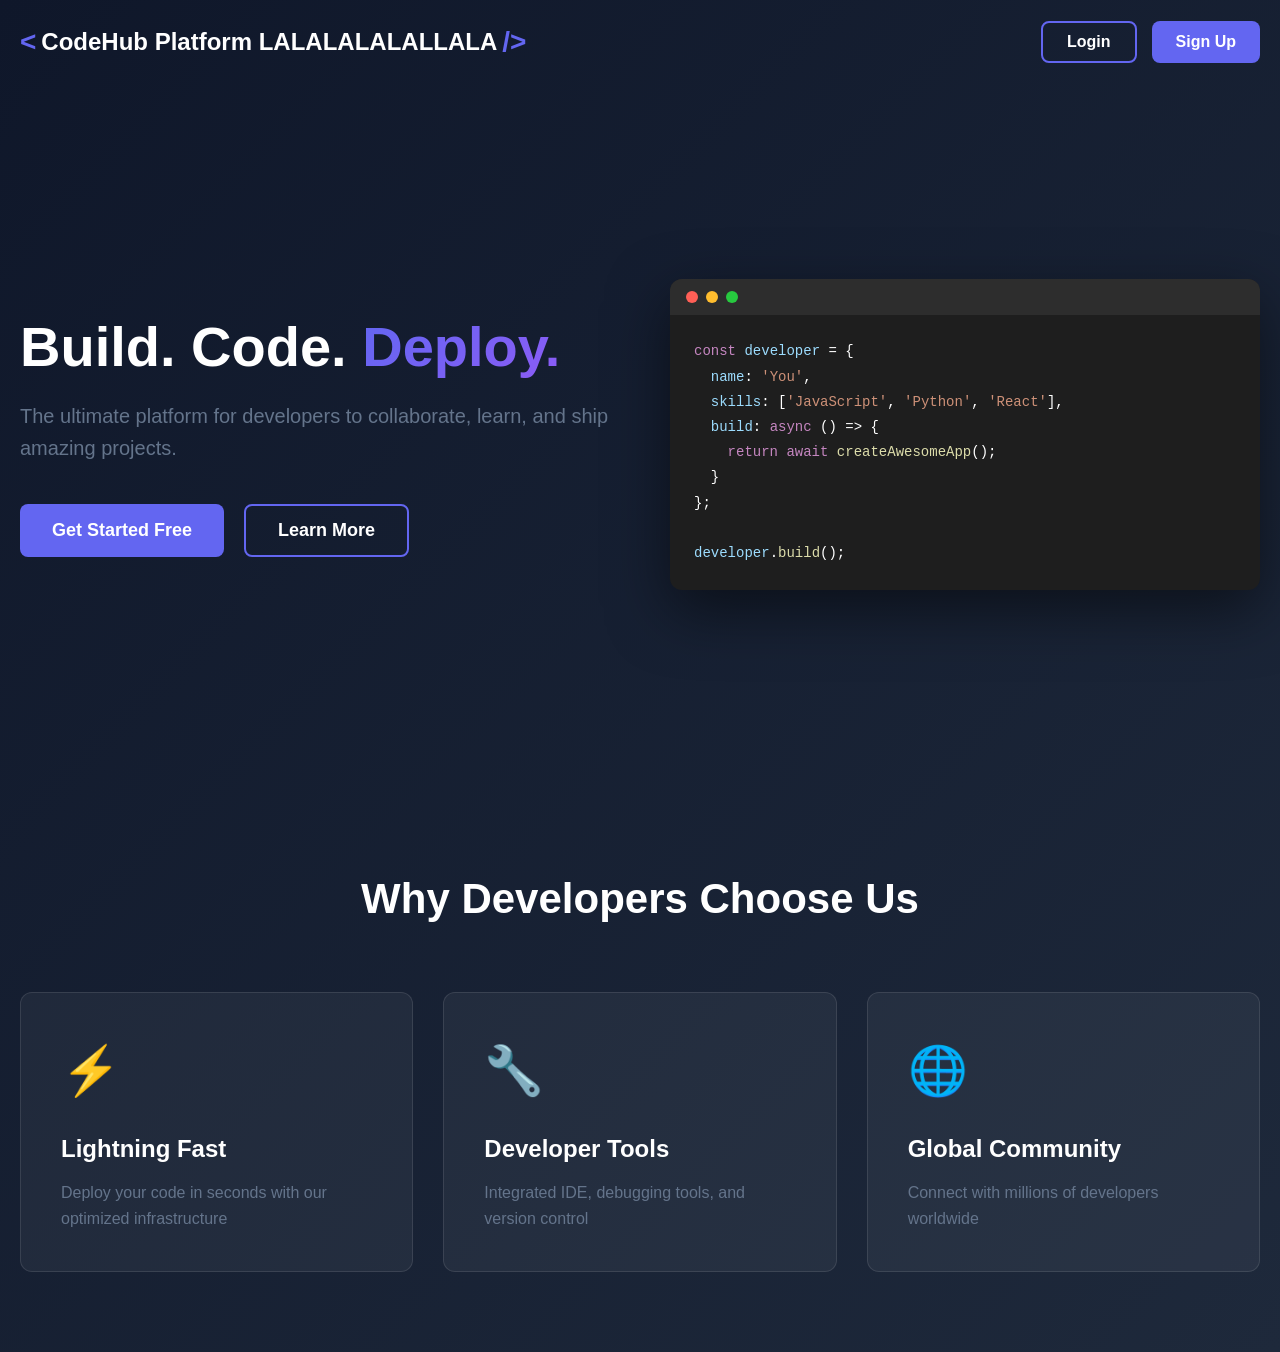
==== app/index.html @ a36d84fa "make some changes on html file to see changes" ====
<!DOCTYPE html>
<html lang="en">
<head>
    <meta charset="UTF-8">
    <meta name="viewport" content="width=device-width, initial-scale=1.0">
    <title>Platform for Developers</title>
    <link rel="stylesheet" href="styles.css">
</head>
<body>
    <div class="container">
        <!-- Landing Section -->
        <div class="landing-section" id="landing">
            <nav class="navbar">
                <div class="logo">
                    <span class="code-bracket">&lt;</span>
                    <span>CodeHub Platform LALALALALALLALA</span>
                    <span class="code-bracket">/&gt;</span>
                </div>
                <div class="nav-buttons">
                    <button class="btn-secondary" onclick="showAuth('login')">Login</button>
                    <button class="btn-primary" onclick="showAuth('signup')">Sign Up</button>
                </div>
            </nav>

            <main class="hero">
                <div class="hero-content">
                    <h1 class="hero-title">
                        Build. Code. <span class="highlight">Deploy.</span>
                    </h1>
                    <p class="hero-subtitle">
                        The ultimate platform for developers to collaborate, learn, and ship amazing projects.
                    </p>
                    <div class="hero-buttons">
                        <button class="btn-primary btn-large" onclick="showAuth('signup')">
                            Get Started Free
                        </button>
                        <button class="btn-secondary btn-large" onclick="scrollToFeatures()">
                            Learn More
                        </button>
                    </div>
                </div>
                <div class="hero-code">
                    <div class="code-window">
                        <div class="code-header">
                            <span class="dot red"></span>
                            <span class="dot yellow"></span>
                            <span class="dot green"></span>
                        </div>
                        <pre class="code-content"><code><span class="keyword">const</span> <span class="variable">developer</span> = {
  <span class="property">name</span>: <span class="string">'You'</span>,
  <span class="property">skills</span>: [<span class="string">'JavaScript'</span>, <span class="string">'Python'</span>, <span class="string">'React'</span>],
  <span class="property">build</span>: <span class="keyword">async</span> () => {
    <span class="keyword">return await</span> <span class="function">createAwesomeApp</span>();
  }
};

<span class="variable">developer</span>.<span class="function">build</span>();</code></pre>
                    </div>
                </div>
            </main>

            <section class="features" id="features">
                <h2>Why Developers Choose Us</h2>
                <div class="features-grid">
                    <div class="feature-card">
                        <div class="feature-icon">⚡</div>
                        <h3>Lightning Fast</h3>
                        <p>Deploy your code in seconds with our optimized infrastructure</p>
                    </div>
                    <div class="feature-card">
                        <div class="feature-icon">🔧</div>
                        <h3>Developer Tools</h3>
                        <p>Integrated IDE, debugging tools, and version control</p>
                    </div>
                    <div class="feature-card">
                        <div class="feature-icon">🌐</div>
                        <h3>Global Community</h3>
                        <p>Connect with millions of developers worldwide</p>
                    </div>
                </div>
            </section>
        </div>

        <!-- Auth Section -->
        <div class="auth-section hidden" id="authSection">
            <div class="auth-container">
                <button class="back-button" onclick="hideAuth()">← Back</button>
                
                <!-- Login Form -->
                <div class="auth-form" id="loginForm">
                    <h2>Welcome Back</h2>
                    <p class="auth-subtitle">Login to continue coding</p>
                    
                    <form onsubmit="handleLogin(event)">
                        <div class="form-group">
                            <label for="loginEmail">Email</label>
                            <input type="email" id="loginEmail" placeholder="developer@example.com" required>
                        </div>
                        <div class="form-group">
                            <label for="loginPassword">Password</label>
                            <input type="password" id="loginPassword" placeholder="••••••••" required>
                        </div>
                        <button type="submit" class="btn-primary btn-full">Login</button>
                    </form>
                    
                    <p class="auth-switch">
                        Don't have an account? 
                        <a href="#" onclick="showAuth('signup'); return false;">Sign up</a>
                    </p>
                </div>

                <!-- Signup Form -->
                <div class="auth-form hidden" id="signupForm">
                    <h2>Join CodeHub</h2>
                    <p class="auth-subtitle">Start your coding journey today</p>
                    
                    <form onsubmit="handleSignup(event)">
                        <div class="form-group">
                            <label for="signupName">Full Name</label>
                            <input type="text" id="signupName" placeholder="John Doe" required>
                        </div>
                        <div class="form-group">
                            <label for="signupEmail">Email</label>
                            <input type="email" id="signupEmail" placeholder="developer@example.com" required>
                        </div>
                        <div class="form-group">
                            <label for="signupPassword">Password</label>
                            <input type="password" id="signupPassword" placeholder="••••••••" required>
                        </div>
                        <div class="form-group">
                            <label for="signupRole">I am a...</label>
                            <select id="signupRole" required>
                                <option value="">Select your role</option>
                                <option value="frontend">Frontend Developer</option>
                                <option value="backend">Backend Developer</option>
                                <option value="fullstack">Full Stack Developer</option>
                                <option value="mobile">Mobile Developer</option>
                                <option value="devops">DevOps Engineer</option>
                                <option value="student">Student</option>
                            </select>
                        </div>
                        <button type="submit" class="btn-primary btn-full">Create Account</button>
                    </form>
                    
                    <p class="auth-switch">
                        Already have an account? 
                        <a href="#" onclick="showAuth('login'); return false;">Login</a>
                    </p>
                </div>
            </div>
        </div>
    </div>

    <script src="script.js"></script>
</body>
</html>
<!-- Pipeline test -->
---- app/styles.css ----
* {
    margin: 0;
    padding: 0;
    box-sizing: border-box;
}

:root {
    --primary: #6366f1;
    --primary-dark: #4f46e5;
    --secondary: #8b5cf6;
    --dark: #0f172a;
    --dark-light: #1e293b;
    --gray: #64748b;
    --light: #f1f5f9;
    --white: #ffffff;
    --success: #10b981;
    --code-bg: #1e1e1e;
}

body {
    font-family: -apple-system, BlinkMacSystemFont, 'Segoe UI', Roboto, Oxygen, Ubuntu, Cantarell, sans-serif;
    background: linear-gradient(135deg, var(--dark) 0%, var(--dark-light) 100%);
    color: var(--white);
    min-height: 100vh;
    line-height: 1.6;
}

.container {
    max-width: 1400px;
    margin: 0 auto;
    padding: 0 20px;
}

/* Navbar */
.navbar {
    display: flex;
    justify-content: space-between;
    align-items: center;
    padding: 20px 0;
}

.logo {
    font-size: 24px;
    font-weight: bold;
    display: flex;
    align-items: center;
    gap: 5px;
}

.code-bracket {
    color: var(--primary);
    font-size: 28px;
}

.nav-buttons {
    display: flex;
    gap: 15px;
}

/* Buttons */
.btn-primary, .btn-secondary {
    padding: 10px 24px;
    border: none;
    border-radius: 8px;
    font-size: 16px;
    font-weight: 600;
    cursor: pointer;
    transition: all 0.3s ease;
}

.btn-primary {
    background: var(--primary);
    color: var(--white);
}

.btn-primary:hover {
    background: var(--primary-dark);
    transform: translateY(-2px);
}

.btn-secondary {
    background: transparent;
    color: var(--white);
    border: 2px solid var(--primary);
}

.btn-secondary:hover {
    background: var(--primary);
}

.btn-large {
    padding: 14px 32px;
    font-size: 18px;
}

.btn-full {
    width: 100%;
}

/* Hero Section */
.hero {
    display: grid;
    grid-template-columns: 1fr 1fr;
    gap: 60px;
    align-items: center;
    padding: 80px 0;
    min-height: calc(100vh - 200px);
}

.hero-title {
    font-size: 56px;
    font-weight: 800;
    line-height: 1.2;
    margin-bottom: 20px;
}

.highlight {
    background: linear-gradient(135deg, var(--primary), var(--secondary));
    -webkit-background-clip: text;
    -webkit-text-fill-color: transparent;
    background-clip: text;
}

.hero-subtitle {
    font-size: 20px;
    color: var(--gray);
    margin-bottom: 40px;
}

.hero-buttons {
    display: flex;
    gap: 20px;
}

/* Code Window */
.code-window {
    background: var(--code-bg);
    border-radius: 12px;
    overflow: hidden;
    box-shadow: 0 20px 60px rgba(0, 0, 0, 0.5);
}

.code-header {
    background: #2d2d2d;
    padding: 12px 16px;
    display: flex;
    gap: 8px;
}

.dot {
    width: 12px;
    height: 12px;
    border-radius: 50%;
}

.dot.red { background: #ff5f56; }
.dot.yellow { background: #ffbd2e; }
.dot.green { background: #27c93f; }

.code-content {
    padding: 24px;
    font-family: 'Courier New', monospace;
    font-size: 14px;
    line-height: 1.8;
    overflow-x: auto;
}

.keyword { color: #c586c0; }
.variable { color: #9cdcfe; }
.property { color: #9cdcfe; }
.string { color: #ce9178; }
.function { color: #dcdcaa; }

/* Features */
.features {
    padding: 80px 0;
}

.features h2 {
    text-align: center;
    font-size: 42px;
    margin-bottom: 60px;
}

.features-grid {
    display: grid;
    grid-template-columns: repeat(auto-fit, minmax(300px, 1fr));
    gap: 30px;
}

.feature-card {
    background: rgba(255, 255, 255, 0.05);
    padding: 40px;
    border-radius: 12px;
    border: 1px solid rgba(255, 255, 255, 0.1);
    transition: all 0.3s ease;
}

.feature-card:hover {
    transform: translateY(-5px);
    border-color: var(--primary);
    background: rgba(99, 102, 241, 0.1);
}

.feature-icon {
    font-size: 48px;
    margin-bottom: 20px;
}

.feature-card h3 {
    font-size: 24px;
    margin-bottom: 12px;
}

.feature-card p {
    color: var(--gray);
}

/* Auth Section */
.auth-section {
    position: fixed;
    top: 0;
    left: 0;
    width: 100%;
    height: 100vh;
    background: var(--dark);
    display: flex;
    align-items: center;
    justify-content: center;
    z-index: 1000;
}

.auth-container {
    background: var(--dark-light);
    padding: 50px;
    border-radius: 16px;
    width: 100%;
    max-width: 450px;
    border: 1px solid rgba(255, 255, 255, 0.1);
    position: relative;
}

.back-button {
    position: absolute;
    top: 20px;
    left: 20px;
    background: rgba(99, 102, 241, 0.1);
    border: 1px solid var(--primary);
    color: var(--primary);
    font-size: 16px;
    padding: 8px 16px;
    border-radius: 8px;
    cursor: pointer;
    transition: all 0.3s;
    font-weight: 600;
}

.back-button:hover {
    background: var(--primary);
    color: var(--white);
    transform: translateX(-3px);
}

.auth-form h2 {
    font-size: 32px;
    margin-bottom: 10px;
}

.auth-subtitle {
    color: var(--gray);
    margin-bottom: 30px;
}

.form-group {
    margin-bottom: 20px;
}

.form-group label {
    display: block;
    margin-bottom: 8px;
    font-weight: 500;
}

.form-group input,
.form-group select {
    width: 100%;
    padding: 12px 16px;
    background: var(--dark);
    border: 1px solid rgba(255, 255, 255, 0.1);
    border-radius: 8px;
    color: var(--white);
    font-size: 16px;
    transition: border-color 0.3s;
}

.form-group input:focus,
.form-group select:focus {
    outline: none;
    border-color: var(--primary);
}

.form-group select option {
    background: var(--dark);
}

.auth-switch {
    text-align: center;
    margin-top: 20px;
    color: var(--gray);
}

.auth-switch a {
    color: var(--primary);
    text-decoration: none;
    font-weight: 600;
}

.auth-switch a:hover {
    text-decoration: underline;
}

.hidden {
    display: none !important;
}

/* Responsive */
@media (max-width: 968px) {
    .hero {
        grid-template-columns: 1fr;
        text-align: center;
    }
    
    .hero-buttons {
        justify-content: center;
        flex-wrap: wrap;
    }
    
    .hero-title {
        font-size: 42px;
    }
    
    .auth-container {
        padding: 30px;
        margin: 20px;
    }
}

@media (max-width: 640px) {
    .hero-title {
        font-size: 32px;
    }
    
    .hero-buttons {
        flex-direction: column;
    }
    
    .btn-large {
        width: 100%;
    }
    
    .code-content {
        font-size: 12px;
    }
}
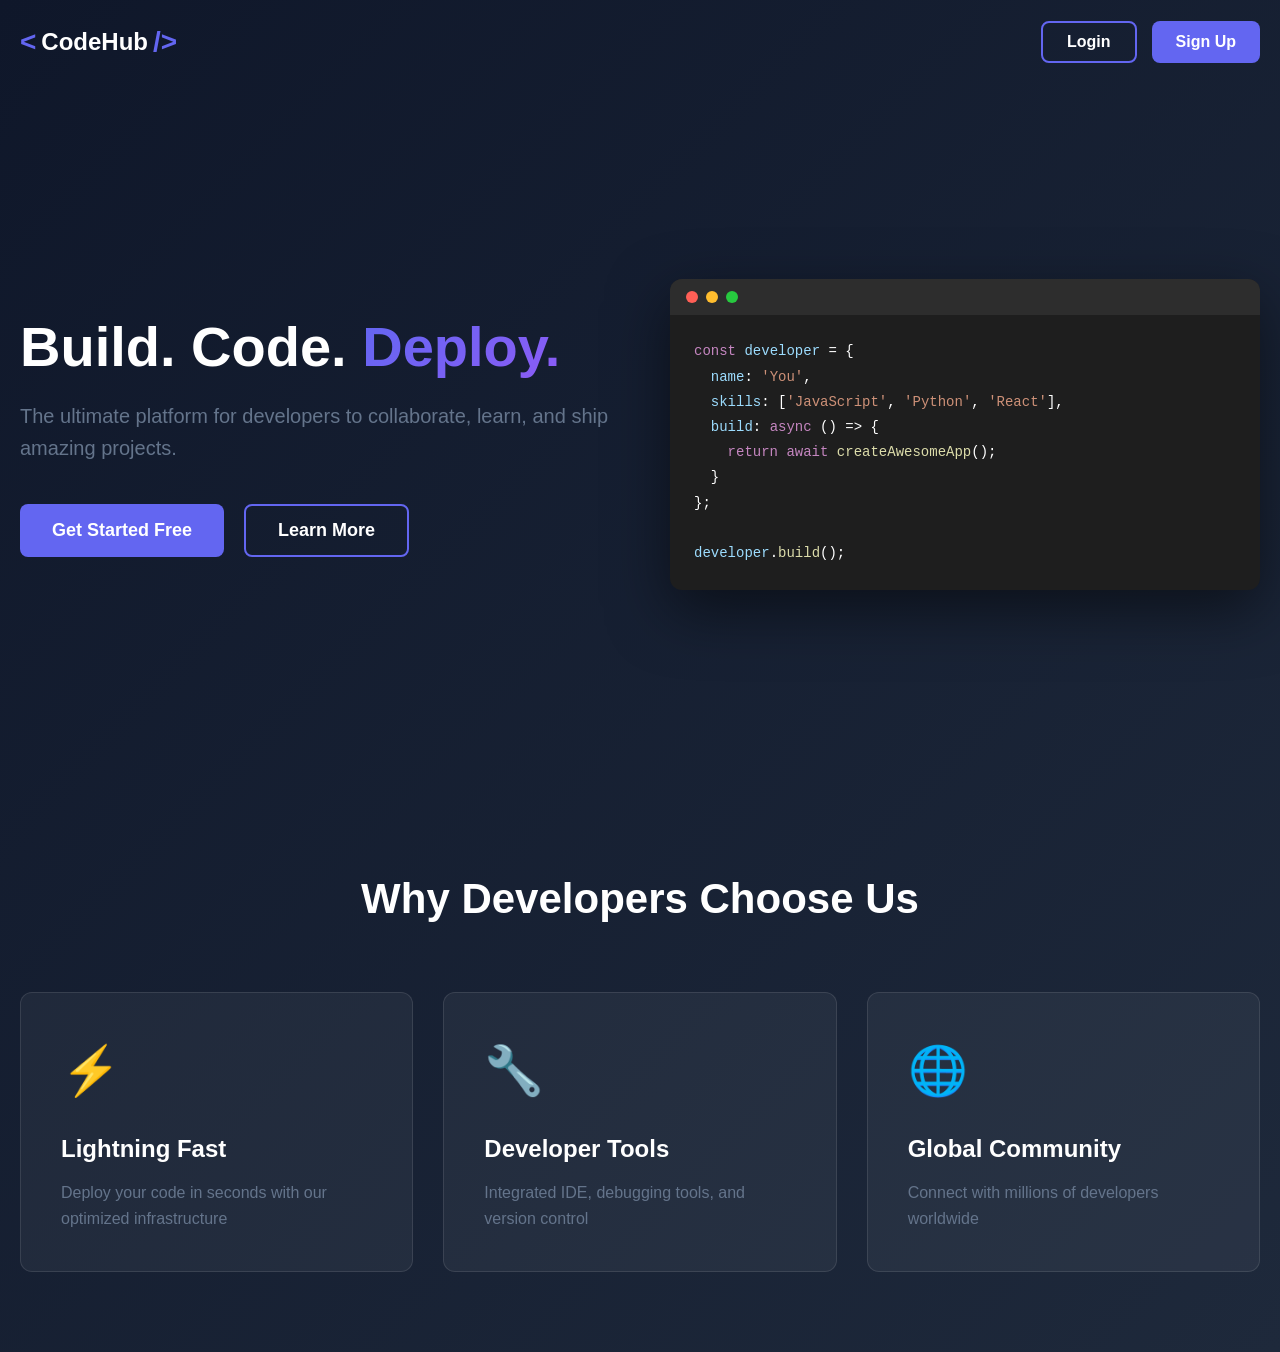
==== commit e04f1c5c: "make some Changes in the yml" ====
--- a/app/index.html
+++ b/app/index.html
@@ -3,7 +3,7 @@
 <head>
     <meta charset="UTF-8">
     <meta name="viewport" content="width=device-width, initial-scale=1.0">
-    <title>Platform for Developers</title>
+    <title>CodeHub - Platform for Developers</title>
     <link rel="stylesheet" href="styles.css">
 </head>
 <body>
@@ -13,7 +13,7 @@
             <nav class="navbar">
                 <div class="logo">
                     <span class="code-bracket">&lt;</span>
-                    <span>CodeHub Platform LALALALALALLALA</span>
+                    <span>CodeHub</span>
                     <span class="code-bracket">/&gt;</span>
                 </div>
                 <div class="nav-buttons">
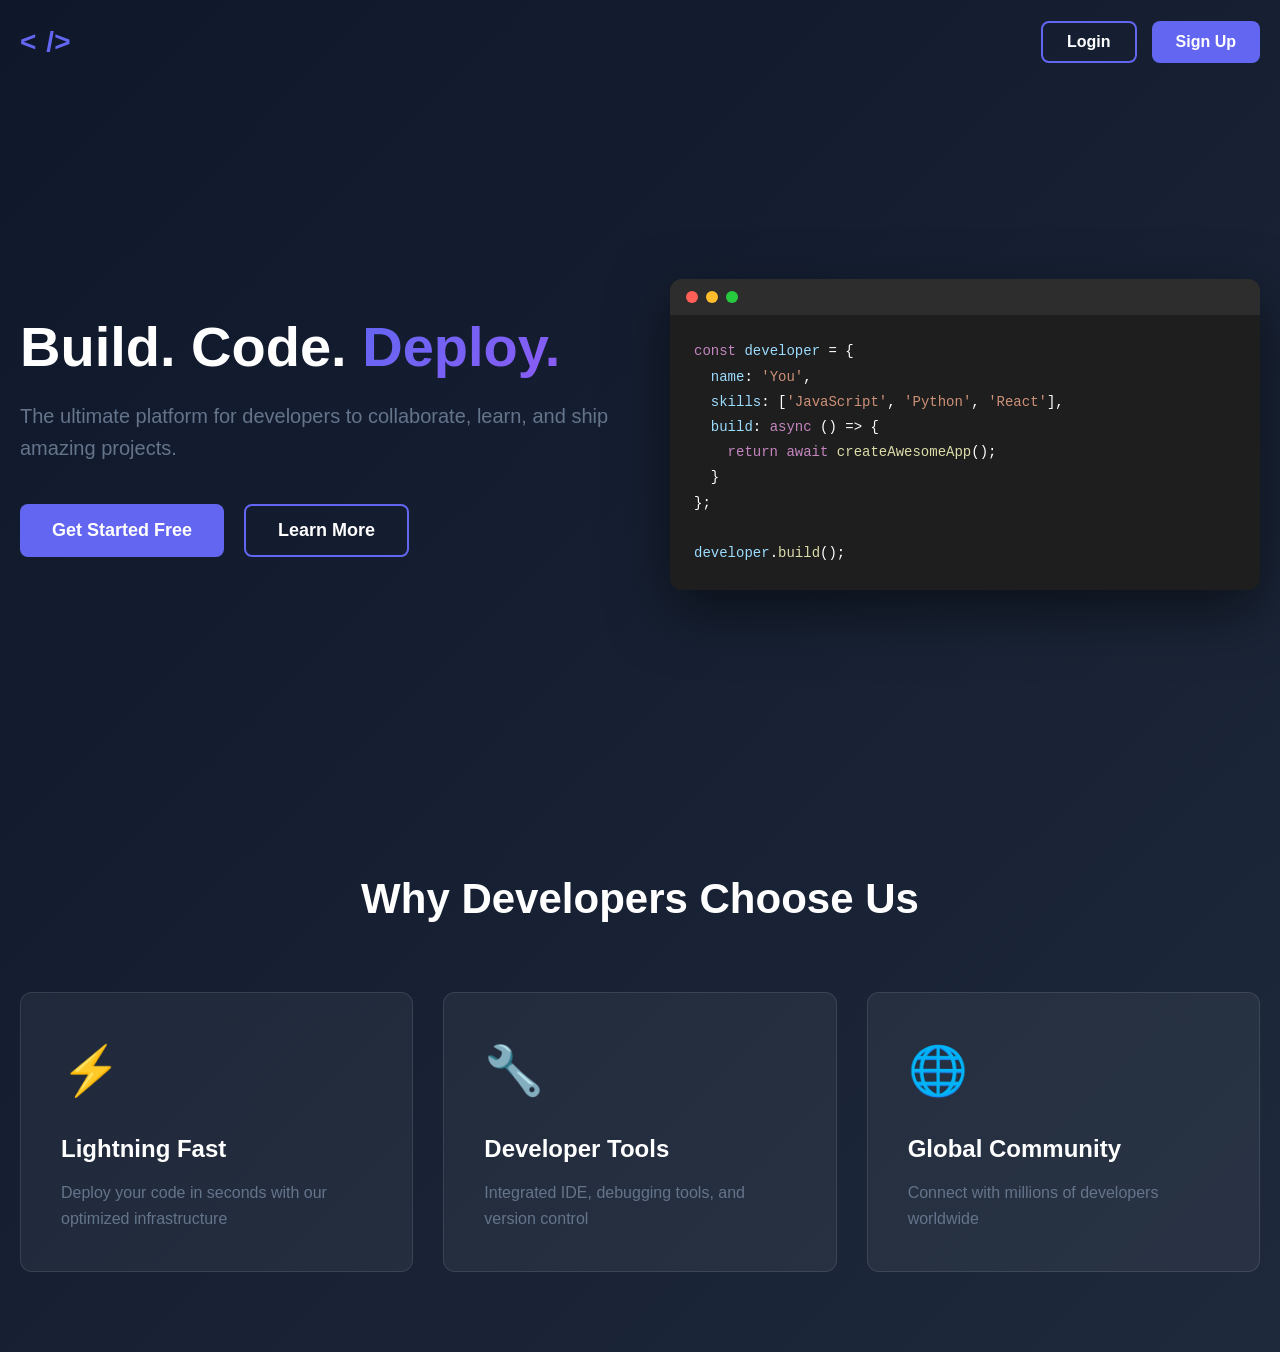
==== commit 2b55e21f: "changes ooccured" ====
--- a/app/index.html
+++ b/app/index.html
@@ -13,7 +13,7 @@
             <nav class="navbar">
                 <div class="logo">
                     <span class="code-bracket">&lt;</span>
-                    <span>CodeHub</span>
+                    <span></span>
                     <span class="code-bracket">/&gt;</span>
                 </div>
                 <div class="nav-buttons">
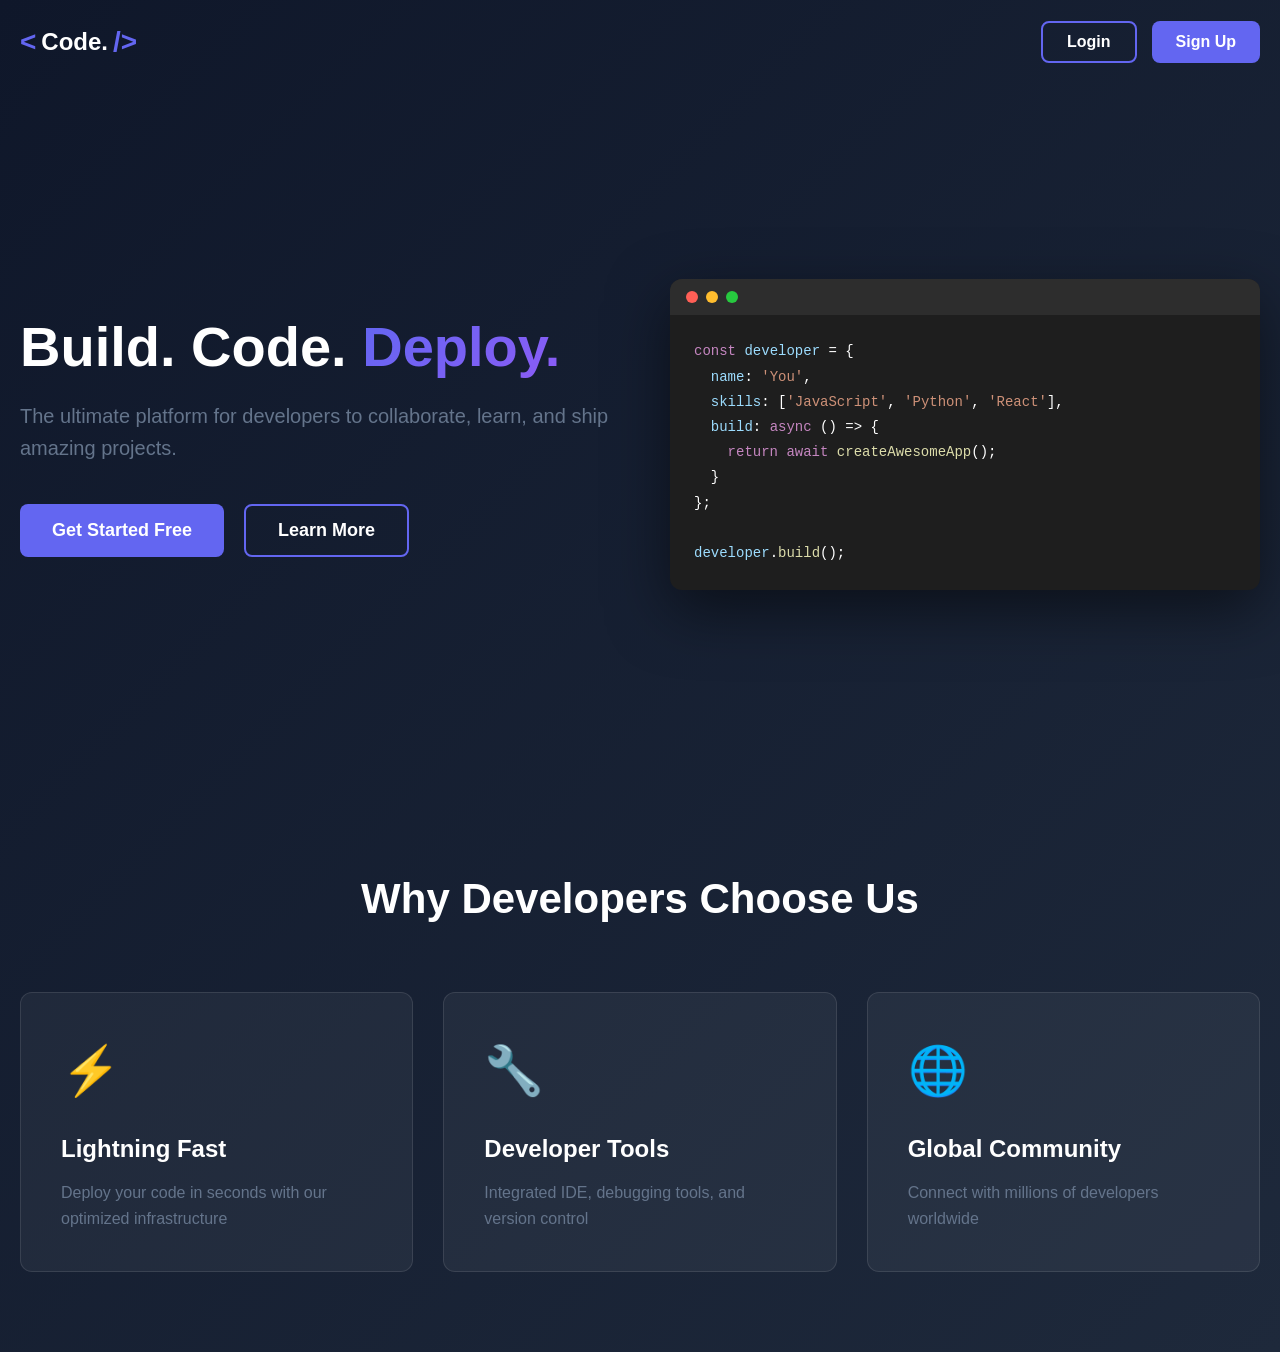
==== commit ac3dde67: "changes ooccured" ====
--- a/app/index.html
+++ b/app/index.html
@@ -13,7 +13,7 @@
             <nav class="navbar">
                 <div class="logo">
                     <span class="code-bracket">&lt;</span>
-                    <span></span>
+                    <span>Code.</span>
                     <span class="code-bracket">/&gt;</span>
                 </div>
                 <div class="nav-buttons">
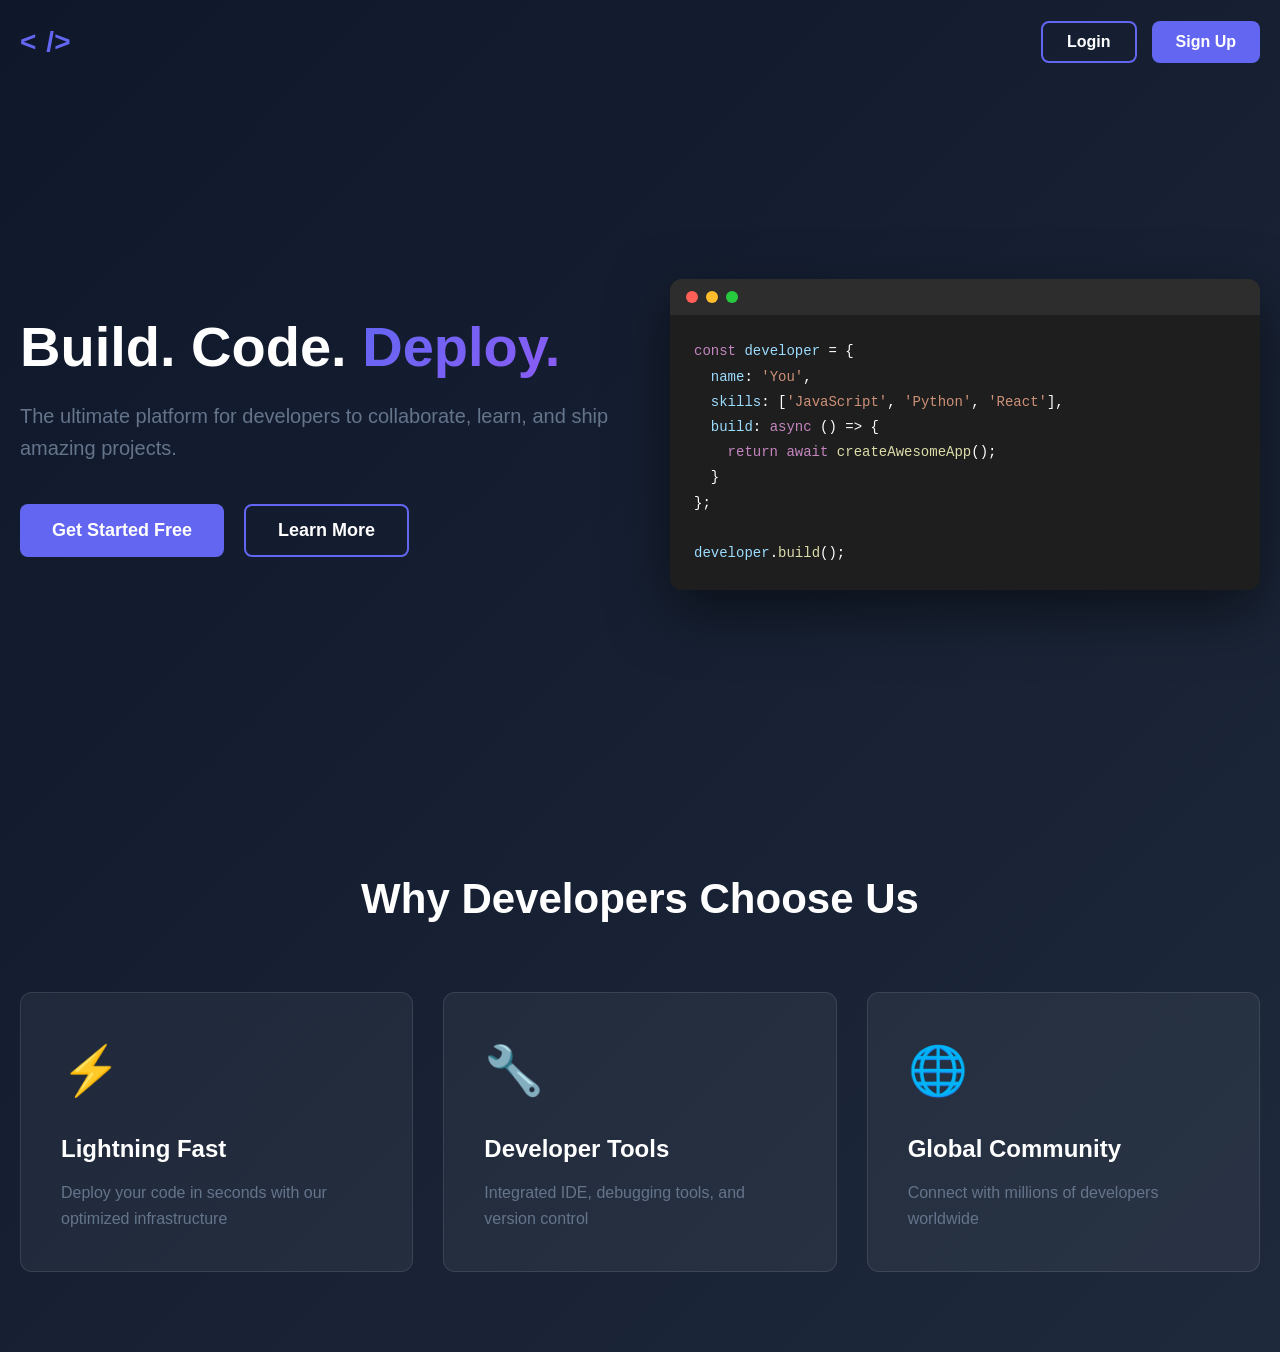
==== commit 7e468cfb: "make changes in stage branch" ====
--- a/app/index.html
+++ b/app/index.html
@@ -13,7 +13,7 @@
             <nav class="navbar">
                 <div class="logo">
                     <span class="code-bracket">&lt;</span>
-                    <span>Code.</span>
+                    <span></span>
                     <span class="code-bracket">/&gt;</span>
                 </div>
                 <div class="nav-buttons">
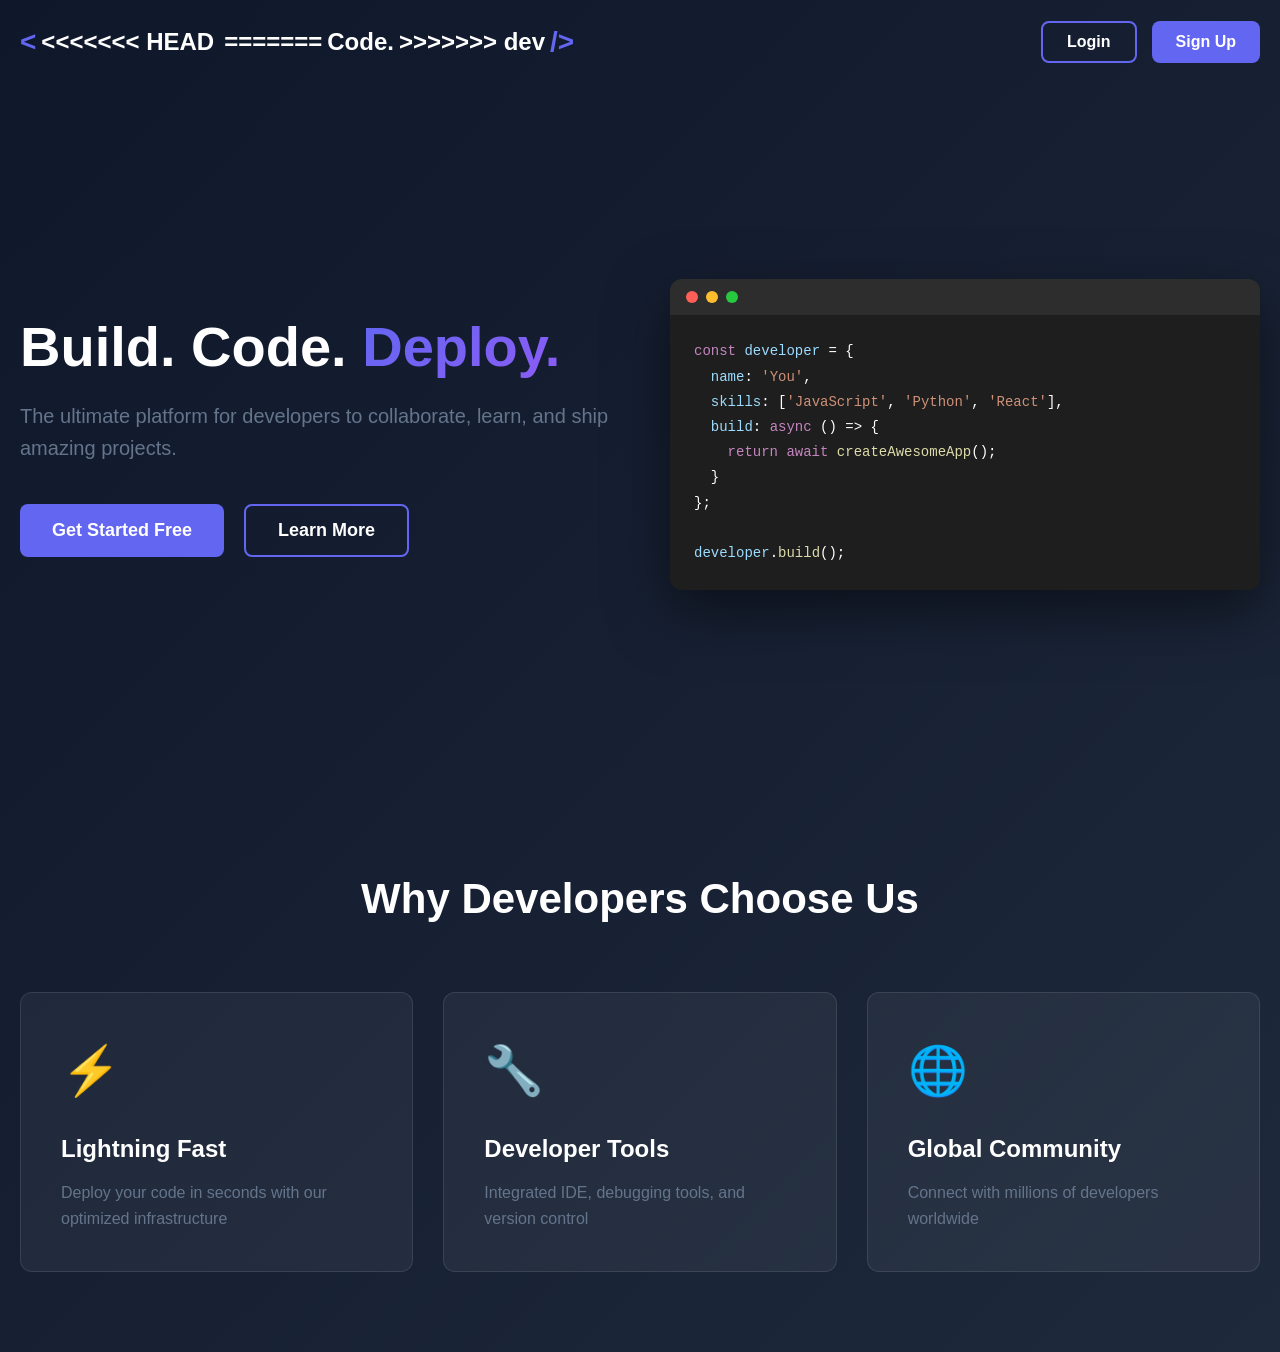
==== commit 082bdeee: "conflict issue" ====
--- a/app/index.html
+++ b/app/index.html
@@ -13,7 +13,11 @@
             <nav class="navbar">
                 <div class="logo">
                     <span class="code-bracket">&lt;</span>
+<<<<<<< HEAD
                     <span></span>
+=======
+                    <span>Code.</span>
+>>>>>>> dev
                     <span class="code-bracket">/&gt;</span>
                 </div>
                 <div class="nav-buttons">
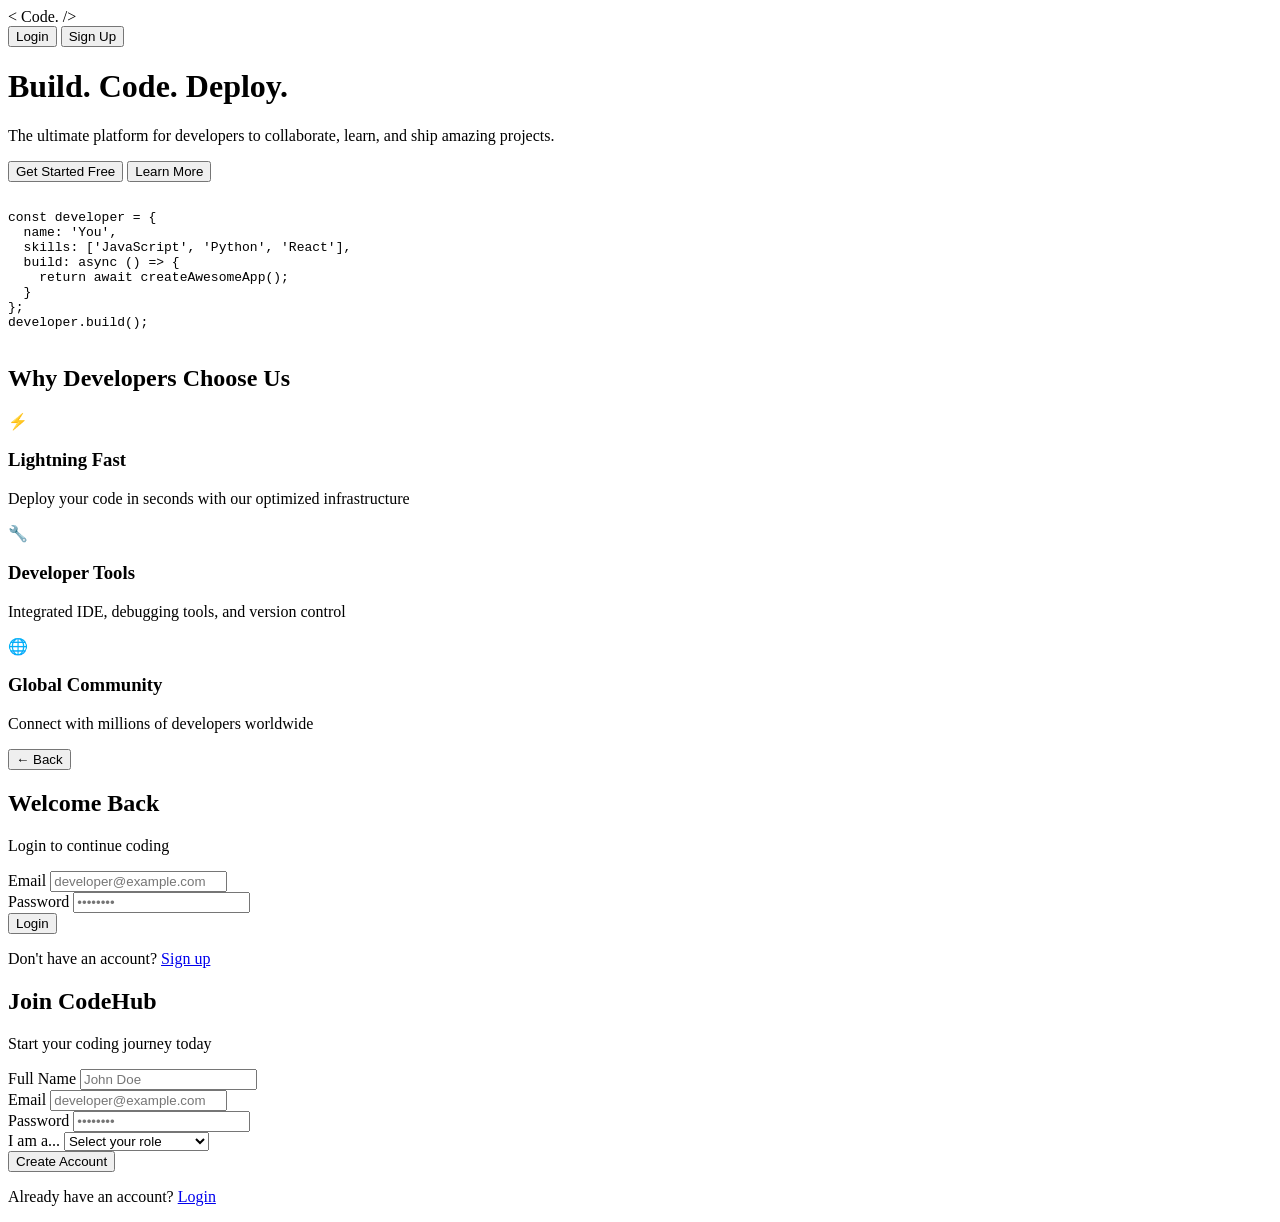
==== commit 007e605e: "make some changes" ====
--- a/app/index.html
+++ b/app/index.html
@@ -1,10 +1,10 @@
 <!DOCTYPE html>
 <html lang="en">
 <head>
-    <meta charset="UTF-8">
-    <meta name="viewport" content="width=device-width, initial-scale=1.0">
+    <meta charset="UTF-8" />
+    <meta name="viewport" content="width=device-width, initial-scale=1" />
     <title>CodeHub - Platform for Developers</title>
-    <link rel="stylesheet" href="styles.css">
+    <link rel="stylesheet" href="/PATH_PLACEHOLDER/styles.css" />
 </head>
 <body>
     <div class="container">
@@ -13,11 +13,7 @@
             <nav class="navbar">
                 <div class="logo">
                     <span class="code-bracket">&lt;</span>
-<<<<<<< HEAD
-                    <span></span>
-=======
                     <span>Code.</span>
->>>>>>> dev
                     <span class="code-bracket">/&gt;</span>
                 </div>
                 <div class="nav-buttons">
@@ -50,15 +46,16 @@
                             <span class="dot yellow"></span>
                             <span class="dot green"></span>
                         </div>
-                        <pre class="code-content"><code><span class="keyword">const</span> <span class="variable">developer</span> = {
-  <span class="property">name</span>: <span class="string">'You'</span>,
-  <span class="property">skills</span>: [<span class="string">'JavaScript'</span>, <span class="string">'Python'</span>, <span class="string">'React'</span>],
-  <span class="property">build</span>: <span class="keyword">async</span> () => {
-    <span class="keyword">return await</span> <span class="function">createAwesomeApp</span>();
+                        <pre class="code-content"><code>
+const developer = {
+  name: 'You',
+  skills: ['JavaScript', 'Python', 'React'],
+  build: async () => {
+    return await createAwesomeApp();
   }
 };
-
-<span class="variable">developer</span>.<span class="function">build</span>();</code></pre>
+developer.build();
+                        </code></pre>
                     </div>
                 </div>
             </main>
@@ -98,11 +95,11 @@
                     <form onsubmit="handleLogin(event)">
                         <div class="form-group">
                             <label for="loginEmail">Email</label>
-                            <input type="email" id="loginEmail" placeholder="developer@example.com" required>
+                            <input type="email" id="loginEmail" placeholder="developer@example.com" required />
                         </div>
                         <div class="form-group">
                             <label for="loginPassword">Password</label>
-                            <input type="password" id="loginPassword" placeholder="••••••••" required>
+                            <input type="password" id="loginPassword" placeholder="••••••••" required />
                         </div>
                         <button type="submit" class="btn-primary btn-full">Login</button>
                     </form>
@@ -121,15 +118,15 @@
                     <form onsubmit="handleSignup(event)">
                         <div class="form-group">
                             <label for="signupName">Full Name</label>
-                            <input type="text" id="signupName" placeholder="John Doe" required>
+                            <input type="text" id="signupName" placeholder="John Doe" required />
                         </div>
                         <div class="form-group">
                             <label for="signupEmail">Email</label>
-                            <input type="email" id="signupEmail" placeholder="developer@example.com" required>
+                            <input type="email" id="signupEmail" placeholder="developer@example.com" required />
                         </div>
                         <div class="form-group">
                             <label for="signupPassword">Password</label>
-                            <input type="password" id="signupPassword" placeholder="••••••••" required>
+                            <input type="password" id="signupPassword" placeholder="••••••••" required />
                         </div>
                         <div class="form-group">
                             <label for="signupRole">I am a...</label>
@@ -155,7 +152,6 @@
         </div>
     </div>
 
-    <script src="script.js"></script>
+    <script src="/PATH_PLACEHOLDER/script.js"></script>
 </body>
 </html>
-<!-- Pipeline test -->
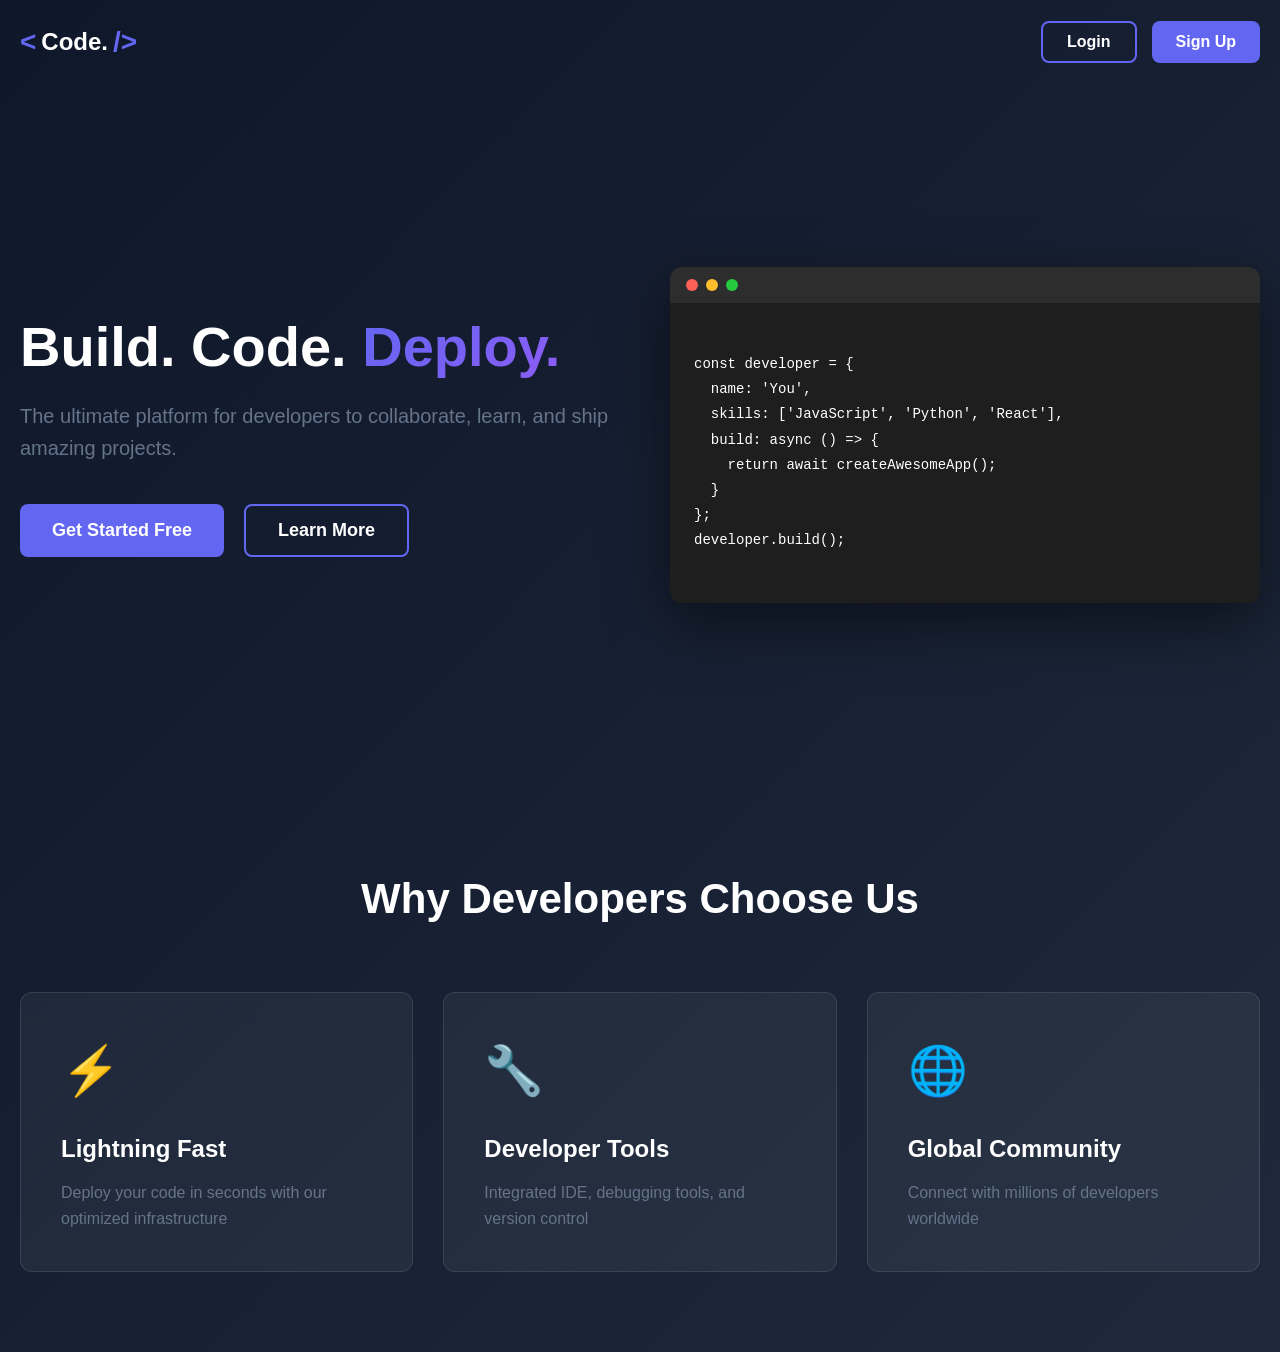
==== commit 5b6afccb: "Fixed HTML paths for CSS/JS and Ingress mapping" ====
--- a/app/index.html
+++ b/app/index.html
@@ -4,7 +4,7 @@
     <meta charset="UTF-8" />
     <meta name="viewport" content="width=device-width, initial-scale=1" />
     <title>CodeHub - Platform for Developers</title>
-    <link rel="stylesheet" href="/PATH_PLACEHOLDER/styles.css" />
+    <link rel="stylesheet" href="styles.css" />
 </head>
 <body>
     <div class="container">
@@ -152,6 +152,6 @@
         </div>
     </div>
 
-    <script src="/PATH_PLACEHOLDER/script.js"></script>
+    <script src="script.js"></script>
 </body>
 </html>
--- a/app/styles.css
+++ b/app/styles.css
@@ -0,0 +1,364 @@
+* {
+    margin: 0;
+    padding: 0;
+    box-sizing: border-box;
+}
+
+:root {
+    --primary: #6366f1;
+    --primary-dark: #4f46e5;
+    --secondary: #8b5cf6;
+    --dark: #0f172a;
+    --dark-light: #1e293b;
+    --gray: #64748b;
+    --light: #f1f5f9;
+    --white: #ffffff;
+    --success: #10b981;
+    --code-bg: #1e1e1e;
+}
+
+body {
+    font-family: -apple-system, BlinkMacSystemFont, 'Segoe UI', Roboto, Oxygen, Ubuntu, Cantarell, sans-serif;
+    background: linear-gradient(135deg, var(--dark) 0%, var(--dark-light) 100%);
+    color: var(--white);
+    min-height: 100vh;
+    line-height: 1.6;
+}
+
+.container {
+    max-width: 1400px;
+    margin: 0 auto;
+    padding: 0 20px;
+}
+
+/* Navbar */
+.navbar {
+    display: flex;
+    justify-content: space-between;
+    align-items: center;
+    padding: 20px 0;
+}
+
+.logo {
+    font-size: 24px;
+    font-weight: bold;
+    display: flex;
+    align-items: center;
+    gap: 5px;
+}
+
+.code-bracket {
+    color: var(--primary);
+    font-size: 28px;
+}
+
+.nav-buttons {
+    display: flex;
+    gap: 15px;
+}
+
+/* Buttons */
+.btn-primary, .btn-secondary {
+    padding: 10px 24px;
+    border: none;
+    border-radius: 8px;
+    font-size: 16px;
+    font-weight: 600;
+    cursor: pointer;
+    transition: all 0.3s ease;
+}
+
+.btn-primary {
+    background: var(--primary);
+    color: var(--white);
+}
+
+.btn-primary:hover {
+    background: var(--primary-dark);
+    transform: translateY(-2px);
+}
+
+.btn-secondary {
+    background: transparent;
+    color: var(--white);
+    border: 2px solid var(--primary);
+}
+
+.btn-secondary:hover {
+    background: var(--primary);
+}
+
+.btn-large {
+    padding: 14px 32px;
+    font-size: 18px;
+}
+
+.btn-full {
+    width: 100%;
+}
+
+/* Hero Section */
+.hero {
+    display: grid;
+    grid-template-columns: 1fr 1fr;
+    gap: 60px;
+    align-items: center;
+    padding: 80px 0;
+    min-height: calc(100vh - 200px);
+}
+
+.hero-title {
+    font-size: 56px;
+    font-weight: 800;
+    line-height: 1.2;
+    margin-bottom: 20px;
+}
+
+.highlight {
+    background: linear-gradient(135deg, var(--primary), var(--secondary));
+    -webkit-background-clip: text;
+    -webkit-text-fill-color: transparent;
+    background-clip: text;
+}
+
+.hero-subtitle {
+    font-size: 20px;
+    color: var(--gray);
+    margin-bottom: 40px;
+}
+
+.hero-buttons {
+    display: flex;
+    gap: 20px;
+}
+
+/* Code Window */
+.code-window {
+    background: var(--code-bg);
+    border-radius: 12px;
+    overflow: hidden;
+    box-shadow: 0 20px 60px rgba(0, 0, 0, 0.5);
+}
+
+.code-header {
+    background: #2d2d2d;
+    padding: 12px 16px;
+    display: flex;
+    gap: 8px;
+}
+
+.dot {
+    width: 12px;
+    height: 12px;
+    border-radius: 50%;
+}
+
+.dot.red { background: #ff5f56; }
+.dot.yellow { background: #ffbd2e; }
+.dot.green { background: #27c93f; }
+
+.code-content {
+    padding: 24px;
+    font-family: 'Courier New', monospace;
+    font-size: 14px;
+    line-height: 1.8;
+    overflow-x: auto;
+}
+
+.keyword { color: #c586c0; }
+.variable { color: #9cdcfe; }
+.property { color: #9cdcfe; }
+.string { color: #ce9178; }
+.function { color: #dcdcaa; }
+
+/* Features */
+.features {
+    padding: 80px 0;
+}
+
+.features h2 {
+    text-align: center;
+    font-size: 42px;
+    margin-bottom: 60px;
+}
+
+.features-grid {
+    display: grid;
+    grid-template-columns: repeat(auto-fit, minmax(300px, 1fr));
+    gap: 30px;
+}
+
+.feature-card {
+    background: rgba(255, 255, 255, 0.05);
+    padding: 40px;
+    border-radius: 12px;
+    border: 1px solid rgba(255, 255, 255, 0.1);
+    transition: all 0.3s ease;
+}
+
+.feature-card:hover {
+    transform: translateY(-5px);
+    border-color: var(--primary);
+    background: rgba(99, 102, 241, 0.1);
+}
+
+.feature-icon {
+    font-size: 48px;
+    margin-bottom: 20px;
+}
+
+.feature-card h3 {
+    font-size: 24px;
+    margin-bottom: 12px;
+}
+
+.feature-card p {
+    color: var(--gray);
+}
+
+/* Auth Section */
+.auth-section {
+    position: fixed;
+    top: 0;
+    left: 0;
+    width: 100%;
+    height: 100vh;
+    background: var(--dark);
+    display: flex;
+    align-items: center;
+    justify-content: center;
+    z-index: 1000;
+}
+
+.auth-container {
+    background: var(--dark-light);
+    padding: 50px;
+    border-radius: 16px;
+    width: 100%;
+    max-width: 450px;
+    border: 1px solid rgba(255, 255, 255, 0.1);
+    position: relative;
+}
+
+.back-button {
+    position: absolute;
+    top: 20px;
+    left: 20px;
+    background: rgba(99, 102, 241, 0.1);
+    border: 1px solid var(--primary);
+    color: var(--primary);
+    font-size: 16px;
+    padding: 8px 16px;
+    border-radius: 8px;
+    cursor: pointer;
+    transition: all 0.3s;
+    font-weight: 600;
+}
+
+.back-button:hover {
+    background: var(--primary);
+    color: var(--white);
+    transform: translateX(-3px);
+}
+
+.auth-form h2 {
+    font-size: 32px;
+    margin-bottom: 10px;
+}
+
+.auth-subtitle {
+    color: var(--gray);
+    margin-bottom: 30px;
+}
+
+.form-group {
+    margin-bottom: 20px;
+}
+
+.form-group label {
+    display: block;
+    margin-bottom: 8px;
+    font-weight: 500;
+}
+
+.form-group input,
+.form-group select {
+    width: 100%;
+    padding: 12px 16px;
+    background: var(--dark);
+    border: 1px solid rgba(255, 255, 255, 0.1);
+    border-radius: 8px;
+    color: var(--white);
+    font-size: 16px;
+    transition: border-color 0.3s;
+}
+
+.form-group input:focus,
+.form-group select:focus {
+    outline: none;
+    border-color: var(--primary);
+}
+
+.form-group select option {
+    background: var(--dark);
+}
+
+.auth-switch {
+    text-align: center;
+    margin-top: 20px;
+    color: var(--gray);
+}
+
+.auth-switch a {
+    color: var(--primary);
+    text-decoration: none;
+    font-weight: 600;
+}
+
+.auth-switch a:hover {
+    text-decoration: underline;
+}
+
+.hidden {
+    display: none !important;
+}
+
+/* Responsive */
+@media (max-width: 968px) {
+    .hero {
+        grid-template-columns: 1fr;
+        text-align: center;
+    }
+    
+    .hero-buttons {
+        justify-content: center;
+        flex-wrap: wrap;
+    }
+    
+    .hero-title {
+        font-size: 42px;
+    }
+    
+    .auth-container {
+        padding: 30px;
+        margin: 20px;
+    }
+}
+
+@media (max-width: 640px) {
+    .hero-title {
+        font-size: 32px;
+    }
+    
+    .hero-buttons {
+        flex-direction: column;
+    }
+    
+    .btn-large {
+        width: 100%;
+    }
+    
+    .code-content {
+        font-size: 12px;
+    }
+}
